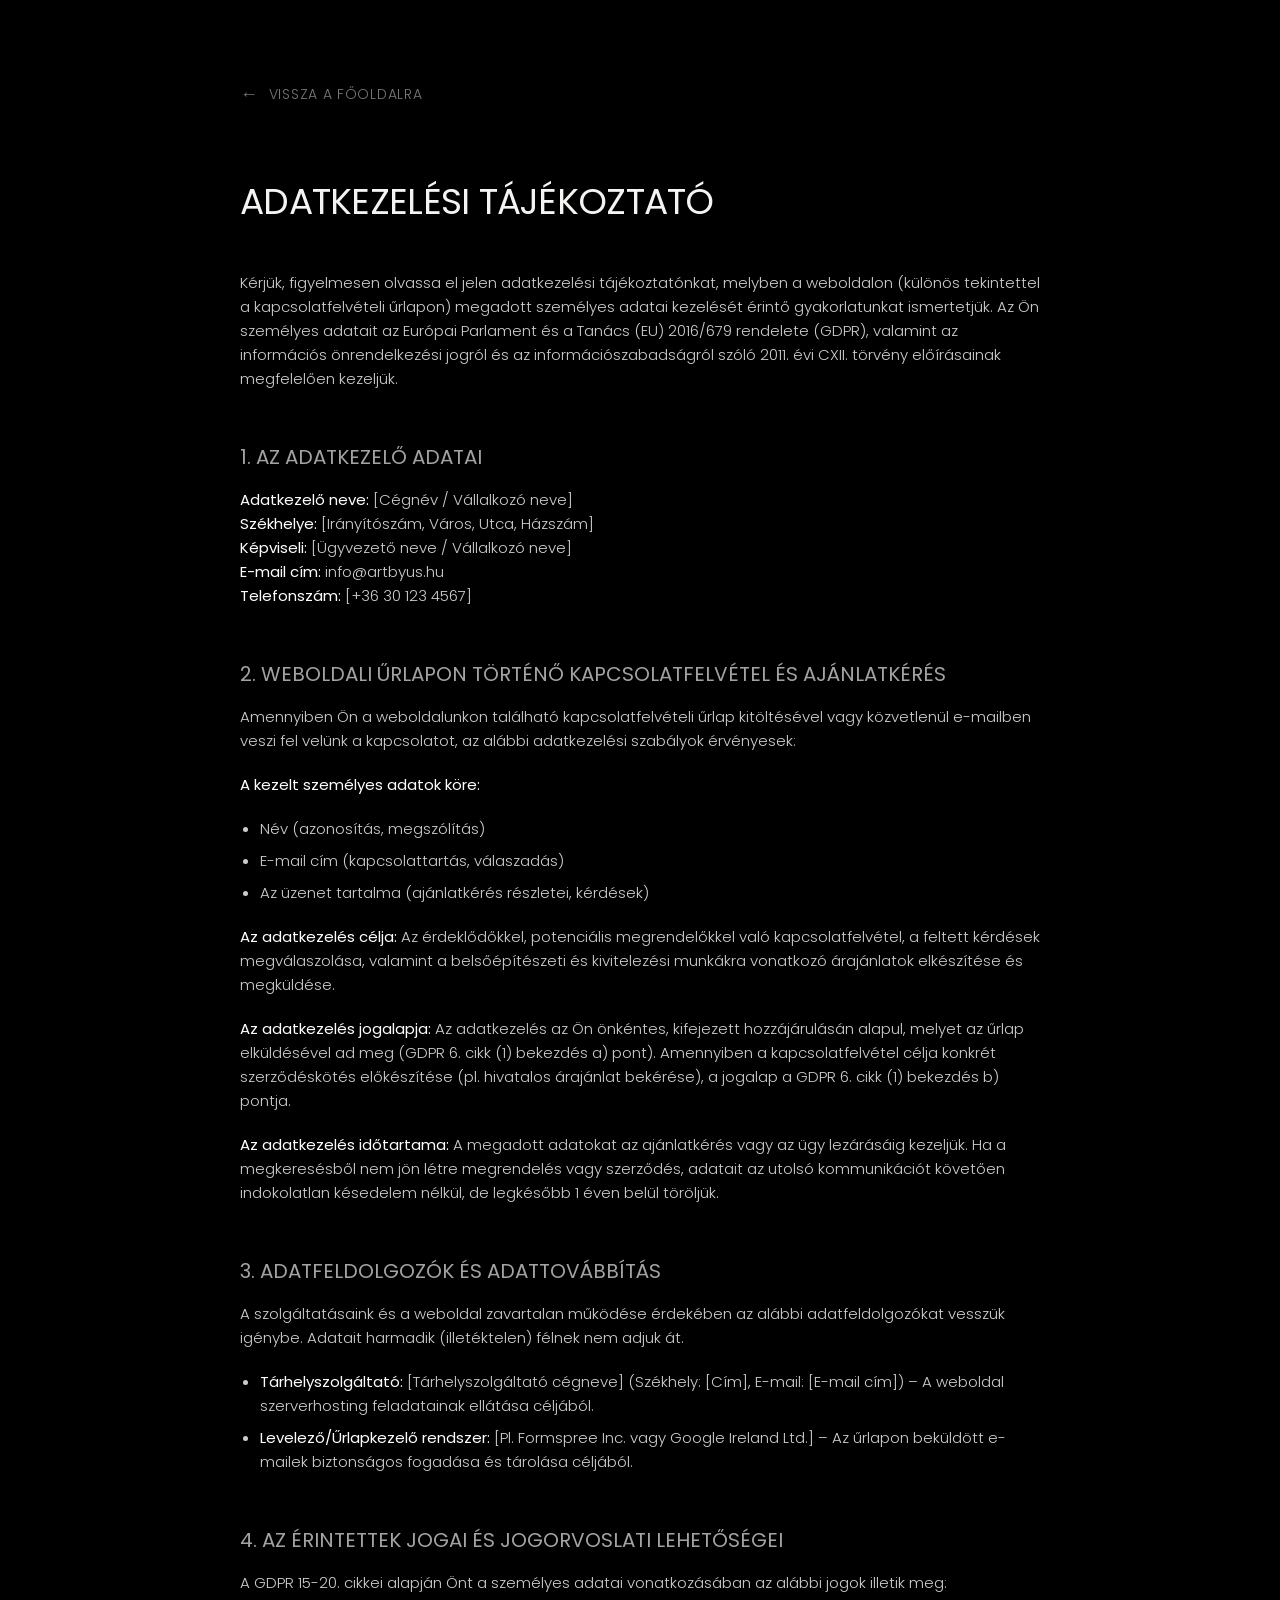
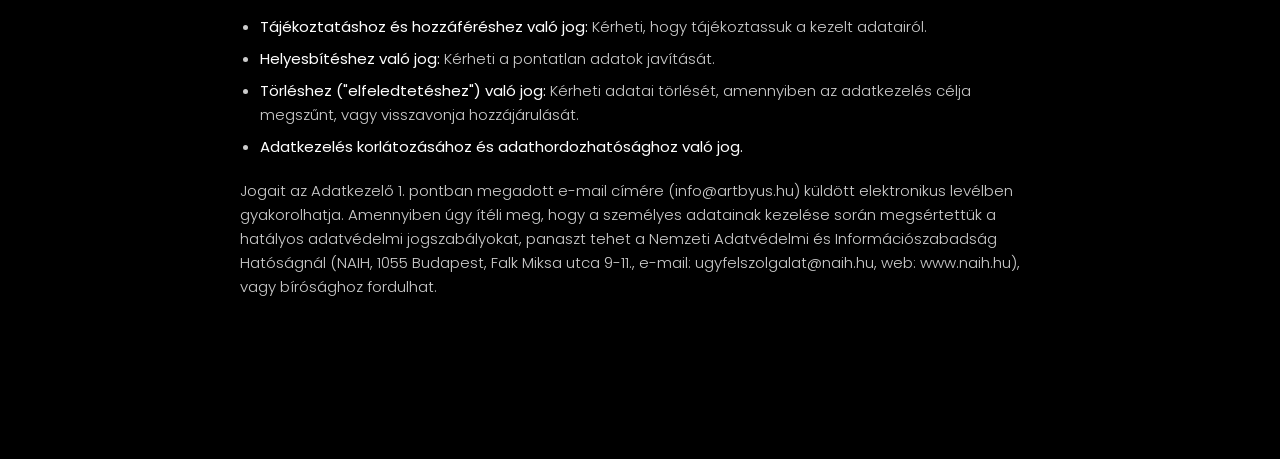
==== adatkezeles.html @ c2adb699 "fuck_that_site" ====
<!DOCTYPE html>
<html lang="hu">
<head>
    <meta charset="UTF-8">
    <meta name="viewport" content="width=device-width, initial-scale=1.0">
    <title>Adatkezelési Tájékoztató - ARTBYUS</title>
    <link rel="stylesheet" href="second_style.css">
</head>
<body>

    <div class="legal-container">
        <a href="index.html" class="back-link">Vissza a főoldalra</a>

        <h1>Adatkezelési Tájékoztató</h1>
        
        <p>Kérjük, figyelmesen olvassa el jelen adatkezelési tájékoztatónkat, melyben a weboldalon (különös tekintettel a kapcsolatfelvételi űrlapon) megadott személyes adatai kezelését érintő gyakorlatunkat ismertetjük. Az Ön személyes adatait az Európai Parlament és a Tanács (EU) 2016/679 rendelete (GDPR), valamint az információs önrendelkezési jogról és az információszabadságról szóló 2011. évi CXII. törvény előírásainak megfelelően kezeljük.</p>

        <h2>1. Az Adatkezelő adatai</h2>
        <p>
            <strong>Adatkezelő neve:</strong> [Cégnév / Vállalkozó neve]<br>
            <strong>Székhelye:</strong> [Irányítószám, Város, Utca, Házszám]<br>
            <strong>Képviseli:</strong> [Ügyvezető neve / Vállalkozó neve]<br>
            <strong>E-mail cím:</strong> info@artbyus.hu<br>
            <strong>Telefonszám:</strong> [+36 30 123 4567]
        </p>

        <h2>2. Weboldali űrlapon történő kapcsolatfelvétel és ajánlatkérés</h2>
        <p>Amennyiben Ön a weboldalunkon található kapcsolatfelvételi űrlap kitöltésével vagy közvetlenül e-mailben veszi fel velünk a kapcsolatot, az alábbi adatkezelési szabályok érvényesek:</p>
        
        <p><strong>A kezelt személyes adatok köre:</strong></p>
        <ul>
            <li>Név (azonosítás, megszólítás)</li>
            <li>E-mail cím (kapcsolattartás, válaszadás)</li>
            <li>Az üzenet tartalma (ajánlatkérés részletei, kérdések)</li>
        </ul>
        
        <p>
            <strong>Az adatkezelés célja:</strong> Az érdeklődőkkel, potenciális megrendelőkkel való kapcsolatfelvétel, a feltett kérdések megválaszolása, valamint a belsőépítészeti és kivitelezési munkákra vonatkozó árajánlatok elkészítése és megküldése.
        </p>
        
        <p>
            <strong>Az adatkezelés jogalapja:</strong> Az adatkezelés az Ön önkéntes, kifejezett hozzájárulásán alapul, melyet az űrlap elküldésével ad meg (GDPR 6. cikk (1) bekezdés a) pont). Amennyiben a kapcsolatfelvétel célja konkrét szerződéskötés előkészítése (pl. hivatalos árajánlat bekérése), a jogalap a GDPR 6. cikk (1) bekezdés b) pontja.
        </p>
        
        <p>
            <strong>Az adatkezelés időtartama:</strong> A megadott adatokat az ajánlatkérés vagy az ügy lezárásáig kezeljük. Ha a megkeresésből nem jön létre megrendelés vagy szerződés, adatait az utolsó kommunikációt követően indokolatlan késedelem nélkül, de legkésőbb 1 éven belül töröljük.
        </p>

        <h2>3. Adatfeldolgozók és adattovábbítás</h2>
        <p>A szolgáltatásaink és a weboldal zavartalan működése érdekében az alábbi adatfeldolgozókat vesszük igénybe. Adatait harmadik (illetéktelen) félnek nem adjuk át.</p>
        <ul>
            <li><strong>Tárhelyszolgáltató:</strong> [Tárhelyszolgáltató cégneve] (Székhely: [Cím], E-mail: [E-mail cím]) – A weboldal szerverhosting feladatainak ellátása céljából.</li>
            <li><strong>Levelező/Űrlapkezelő rendszer:</strong> [Pl. Formspree Inc. vagy Google Ireland Ltd.] – Az űrlapon beküldött e-mailek biztonságos fogadása és tárolása céljából.</li>
        </ul>

        <h2>4. Az Érintettek jogai és jogorvoslati lehetőségei</h2>
        <p>A GDPR 15-20. cikkei alapján Önt a személyes adatai vonatkozásában az alábbi jogok illetik meg:</p>
        <ul>
            <li><strong>Tájékoztatáshoz és hozzáféréshez való jog:</strong> Kérheti, hogy tájékoztassuk a kezelt adatairól.</li>
            <li><strong>Helyesbítéshez való jog:</strong> Kérheti a pontatlan adatok javítását.</li>
            <li><strong>Törléshez ("elfeledtetéshez") való jog:</strong> Kérheti adatai törlését, amennyiben az adatkezelés célja megszűnt, vagy visszavonja hozzájárulását.</li>
            <li><strong>Adatkezelés korlátozásához és adathordozhatósághoz való jog.</strong></li>
        </ul>
        <p>Jogait az Adatkezelő 1. pontban megadott e-mail címére (info@artbyus.hu) küldött elektronikus levélben gyakorolhatja. Amennyiben úgy ítéli meg, hogy a személyes adatainak kezelése során megsértettük a hatályos adatvédelmi jogszabályokat, panaszt tehet a Nemzeti Adatvédelmi és Információszabadság Hatóságnál (NAIH, 1055 Budapest, Falk Miksa utca 9-11., e-mail: ugyfelszolgalat@naih.hu, web: www.naih.hu), vagy bírósághoz fordulhat.</p>
    </div>

</body>
</html>
---- second_style.css ----
@import url('https://fonts.googleapis.com/css2?family=Poppins:wght@300;400;600&display=swap');

/* Alap beállítások, megegyeznek a főoldallal */
body {
    background-color: #000000;
    color: #f4f4f2;
    font-family: "Poppins", Arial, sans-serif;
    font-weight: 300;
    line-height: 1.6;
    margin: 0;
    padding: 0;
}

/* A szövegdoboz, ami összefogja és olvashatóvá teszi a tartalmat */
.legal-container {
    max-width: 800px;
    margin: 60px auto;
    padding: 20px 30px 80px;
}

/* Címsorok stílusai */
h1 {
    font-weight: 400;
    font-size: 36px;
    margin-bottom: 40px;
    letter-spacing: -0.02em;
    text-transform: uppercase;
}

h2 {
    font-weight: 400;
    font-size: 20px;
    margin-top: 50px;
    margin-bottom: 15px;
    color: #a2a2a2; /* Egy kis szürke kiemelés az alcímeknek */
    text-transform: uppercase;
}

/* Bekezdések és listák */
p {
    font-size: 15px;
    margin-bottom: 20px;
    color: #cccccc;
}

ul {
    font-size: 15px;
    color: #cccccc;
    padding-left: 20px;
    margin-bottom: 20px;
}

li {
    margin-bottom: 8px;
}

strong {
    color: #ffffff;
    font-weight: 400;
}

/* Vissza a főoldalra link */
.back-link {
    display: inline-flex;
    align-items: center;
    margin-bottom: 40px;
    color: #767676;
    text-decoration: none;
    font-size: 14px;
    text-transform: uppercase;
    letter-spacing: 0.05em;
    transition: color 0.3s ease;
}

.back-link:hover {
    color: #ffffff;
}

.back-link::before {
    content: "←";
    margin-right: 10px;
    font-size: 18px;
}

/* Mobil nézet finomhangolása */
@media (max-width: 799px) {
    .legal-container {
        margin: 30px auto;
        padding: 15px 20px 50px;
    }
    
    h1 {
        font-size: 28px;
        margin-bottom: 30px;
    }
    
    h2 {
        font-size: 18px;
        margin-top: 40px;
    }
}
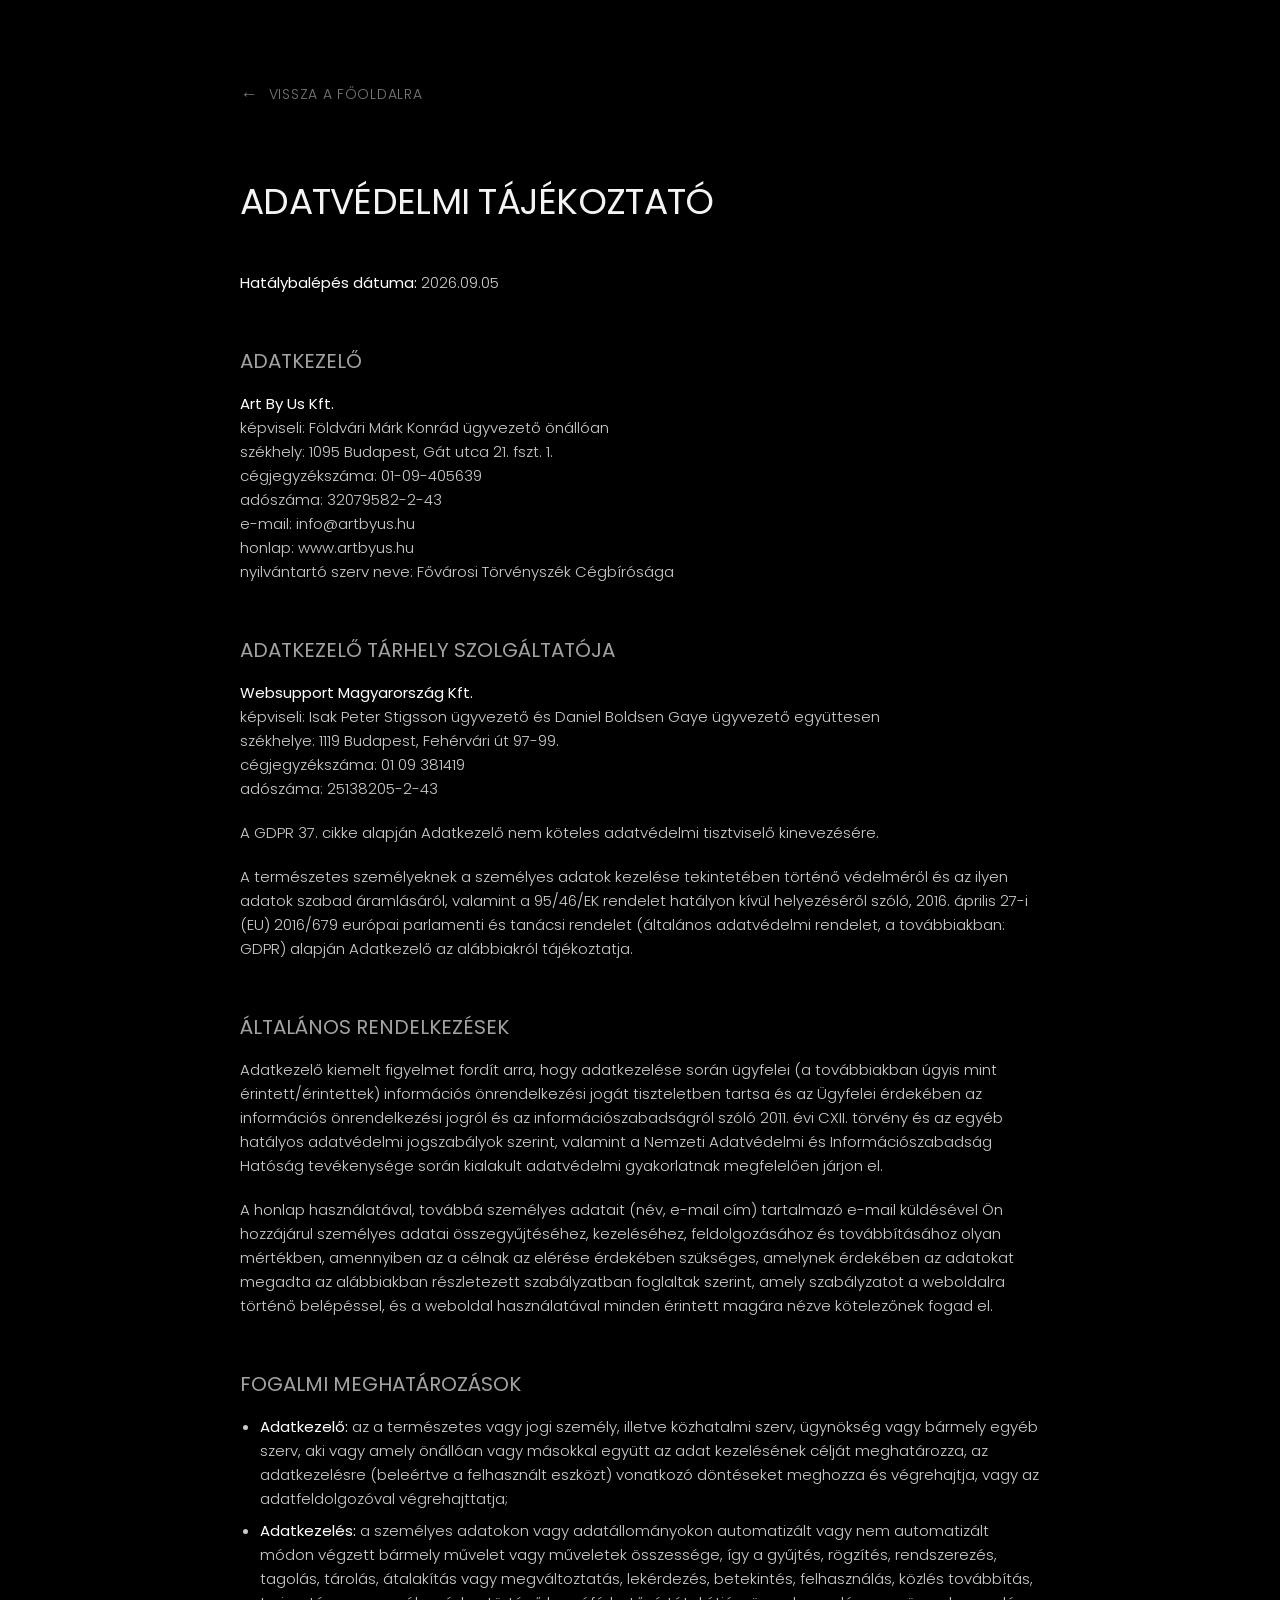
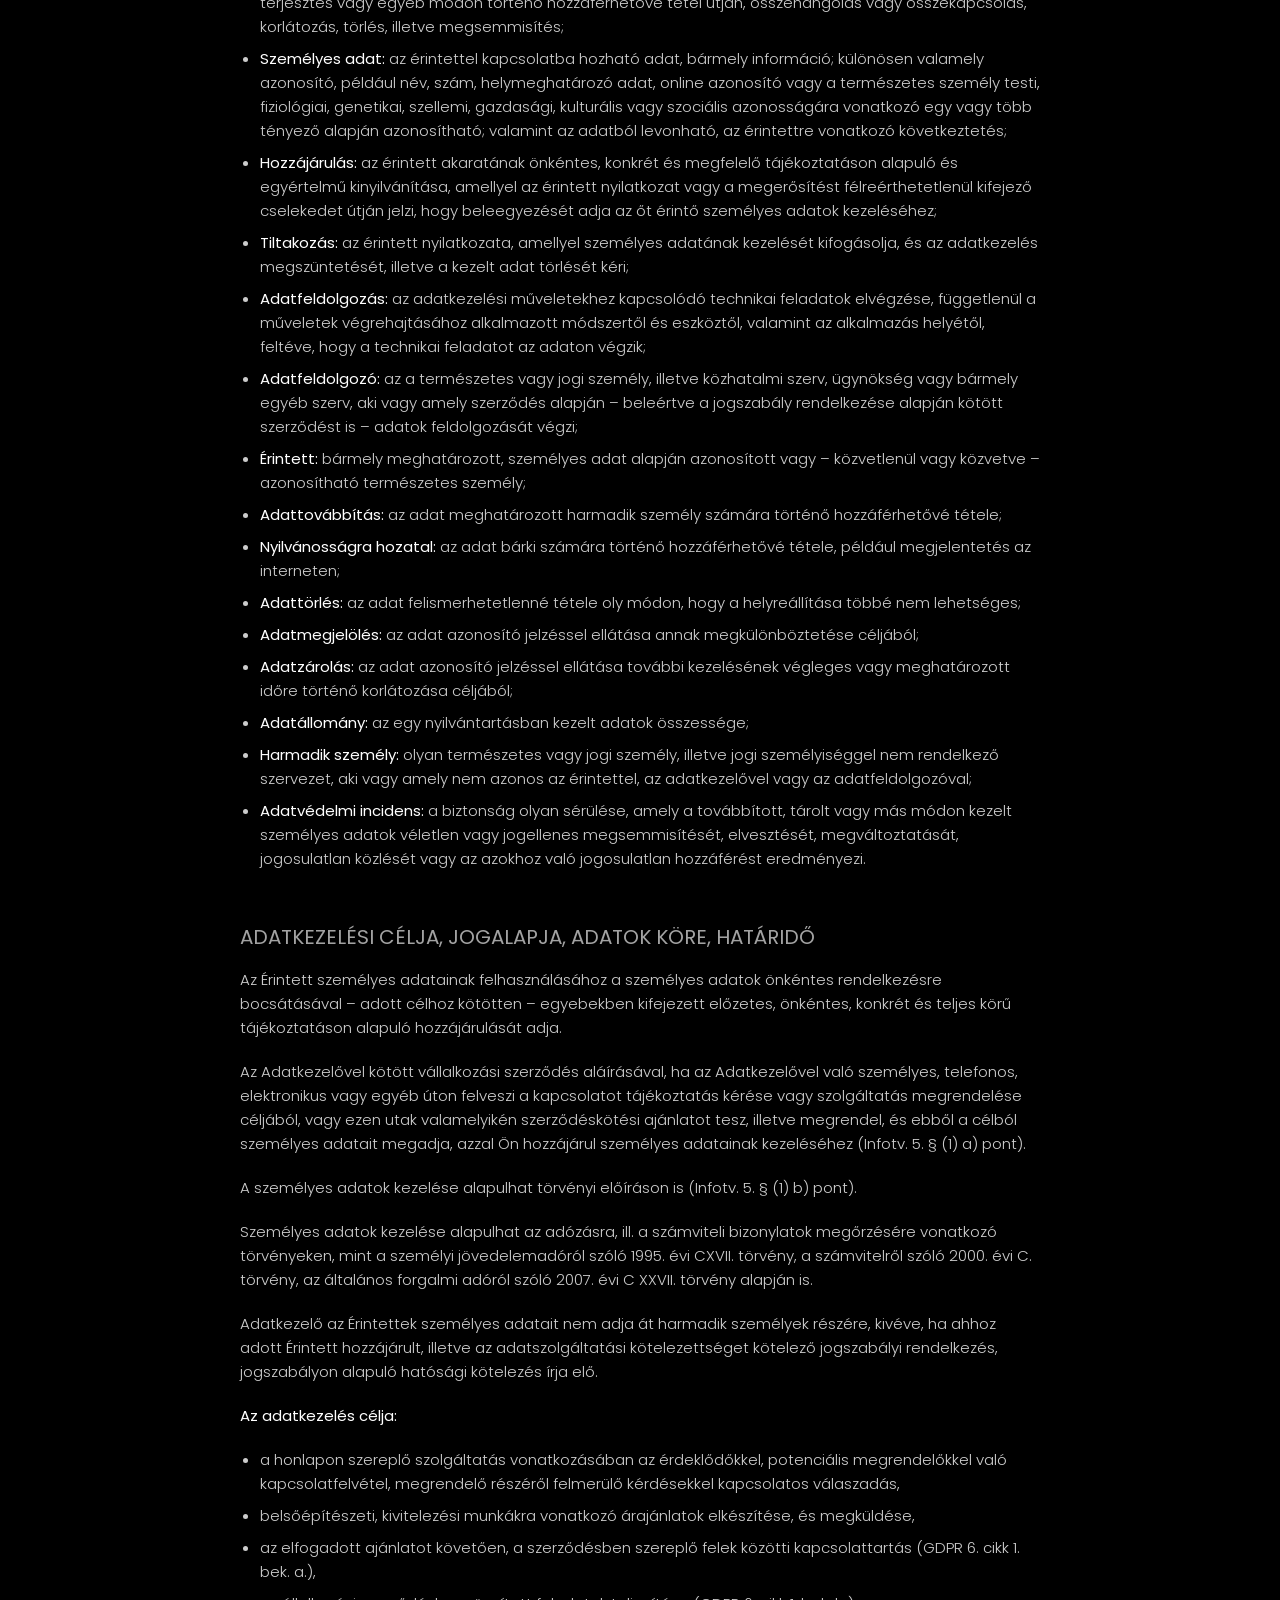
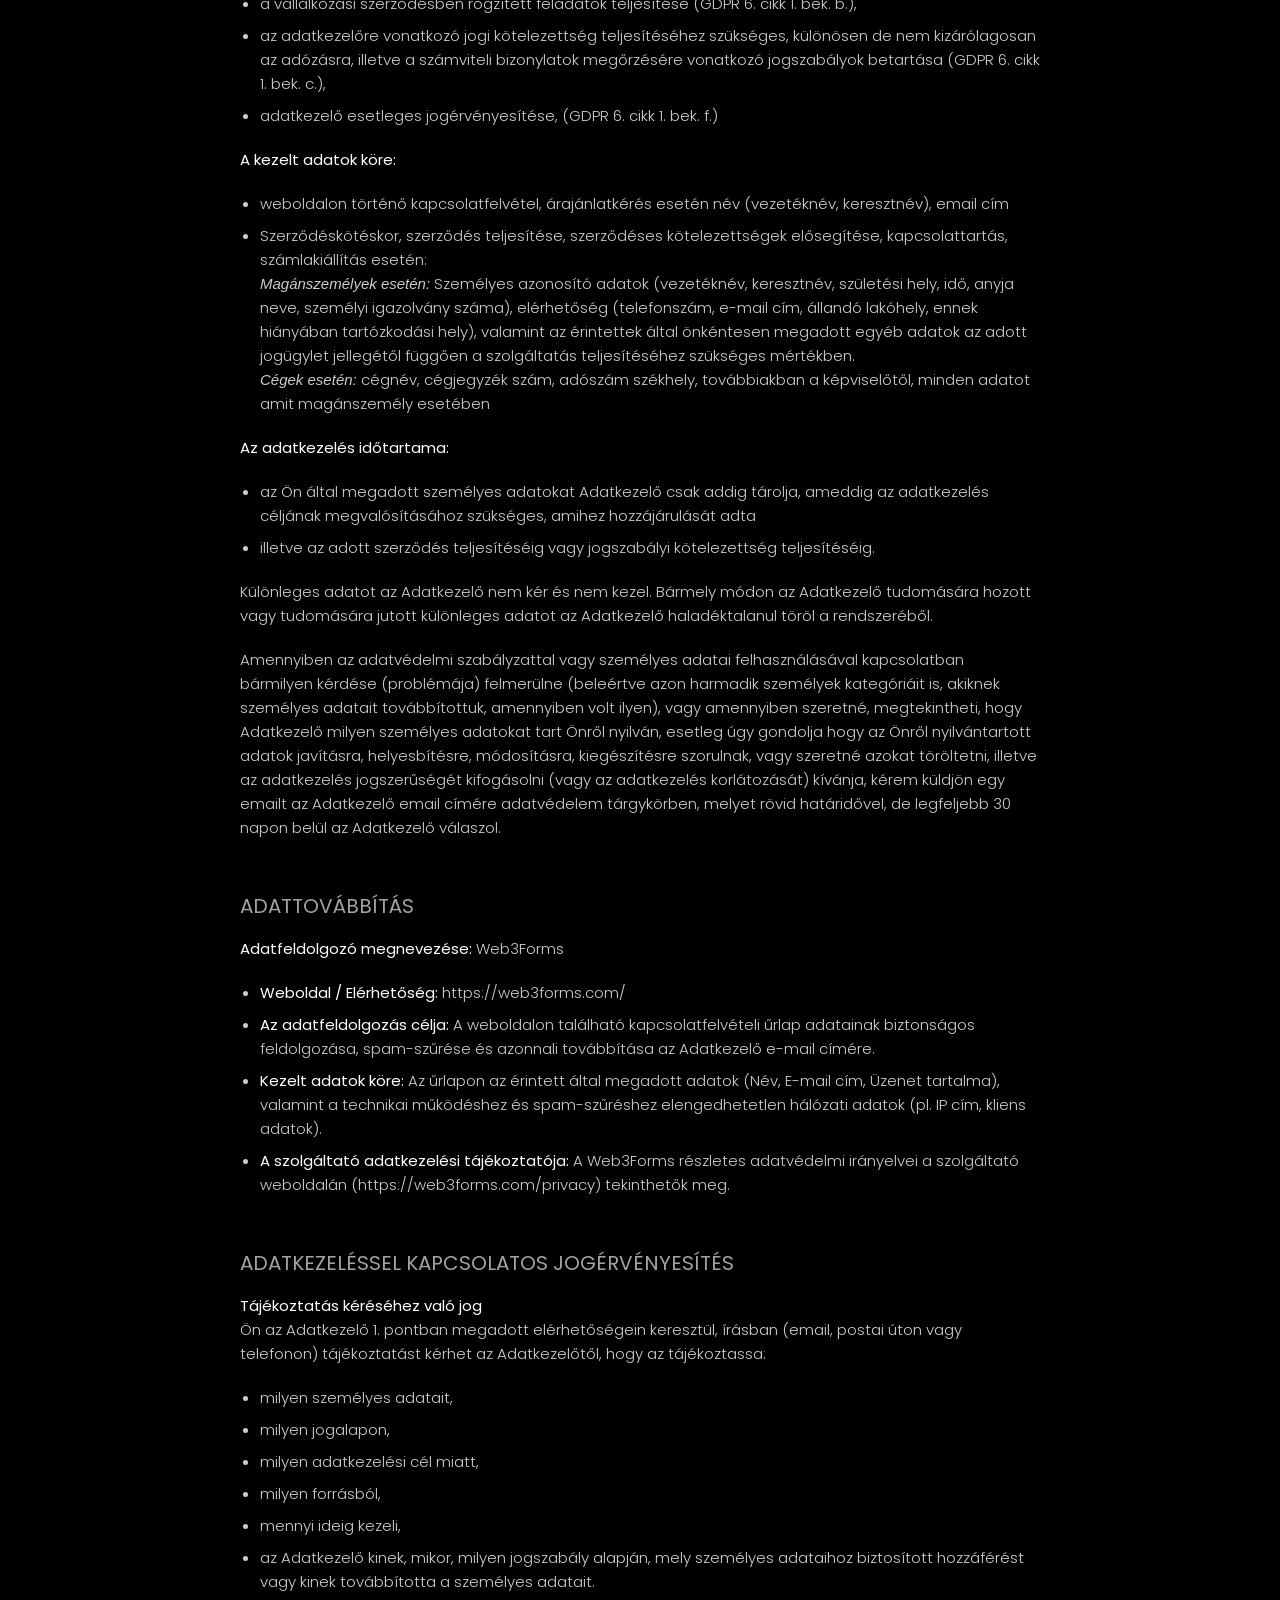
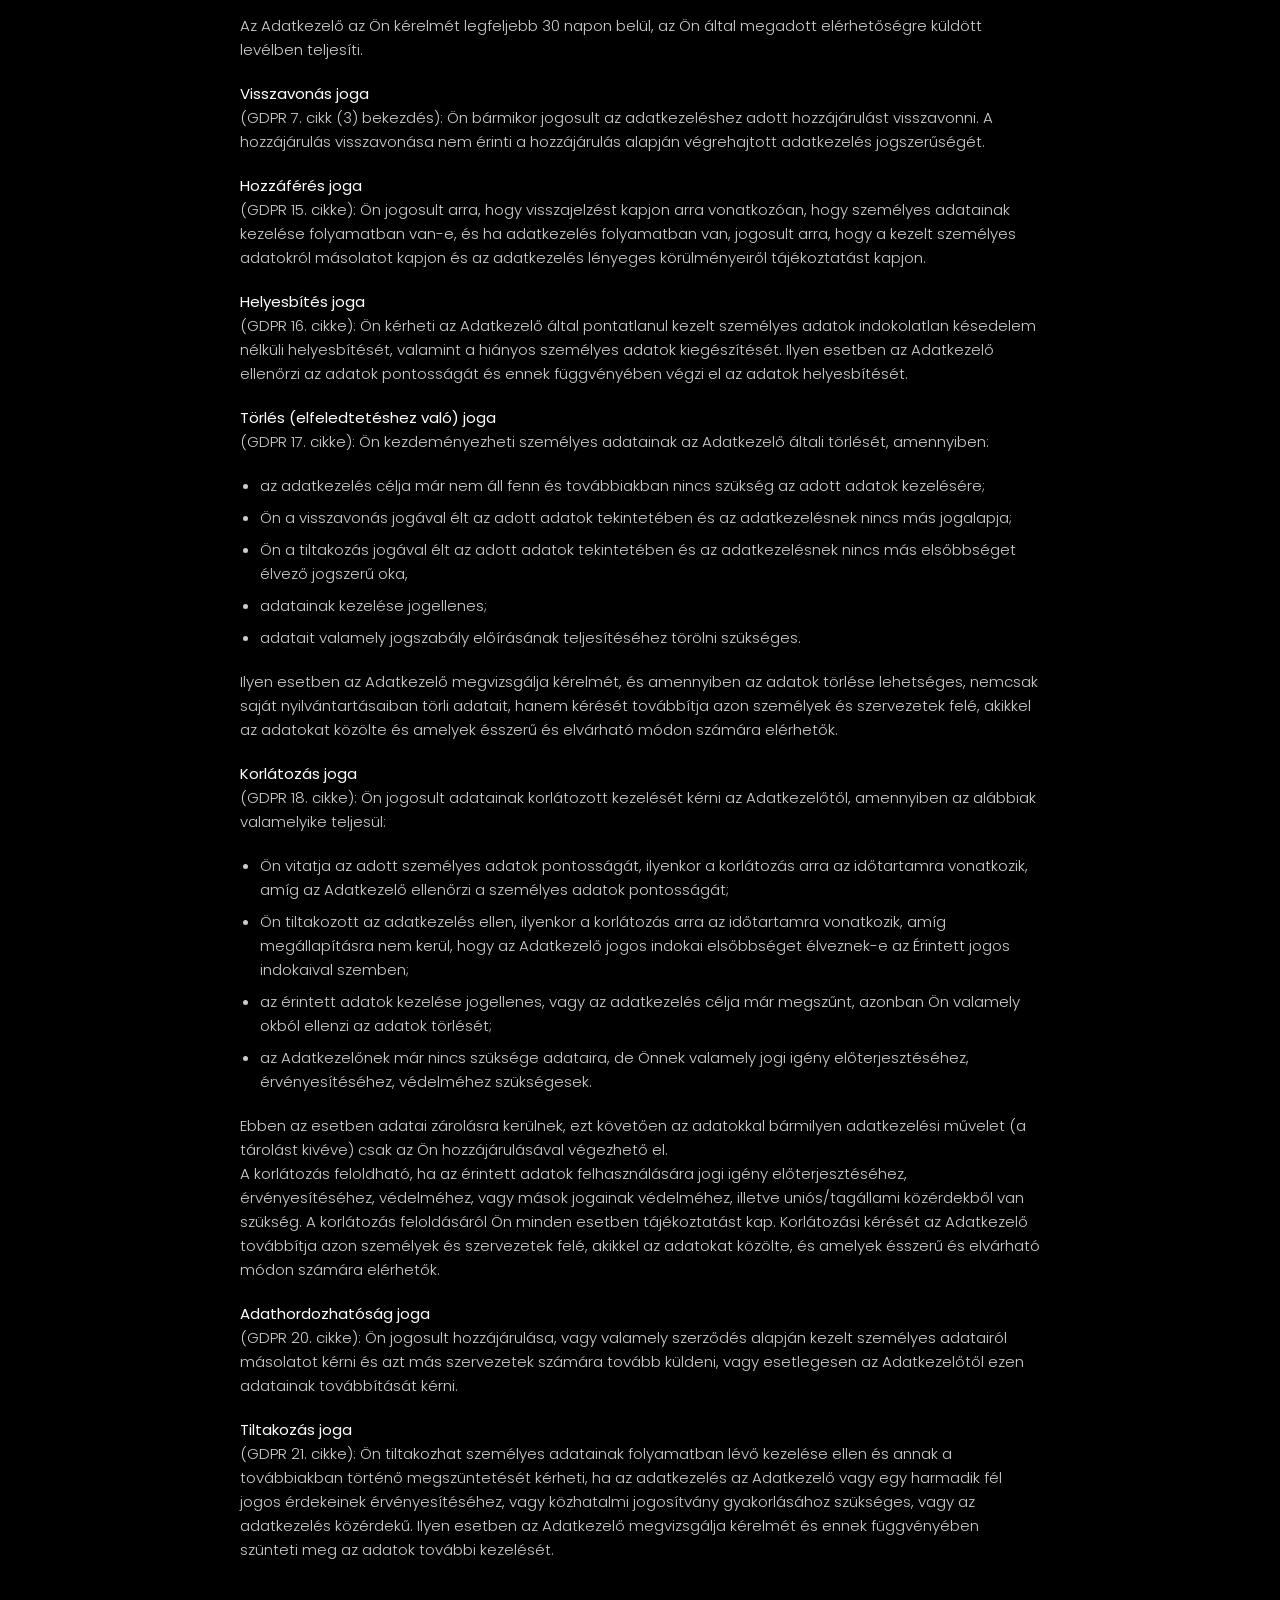
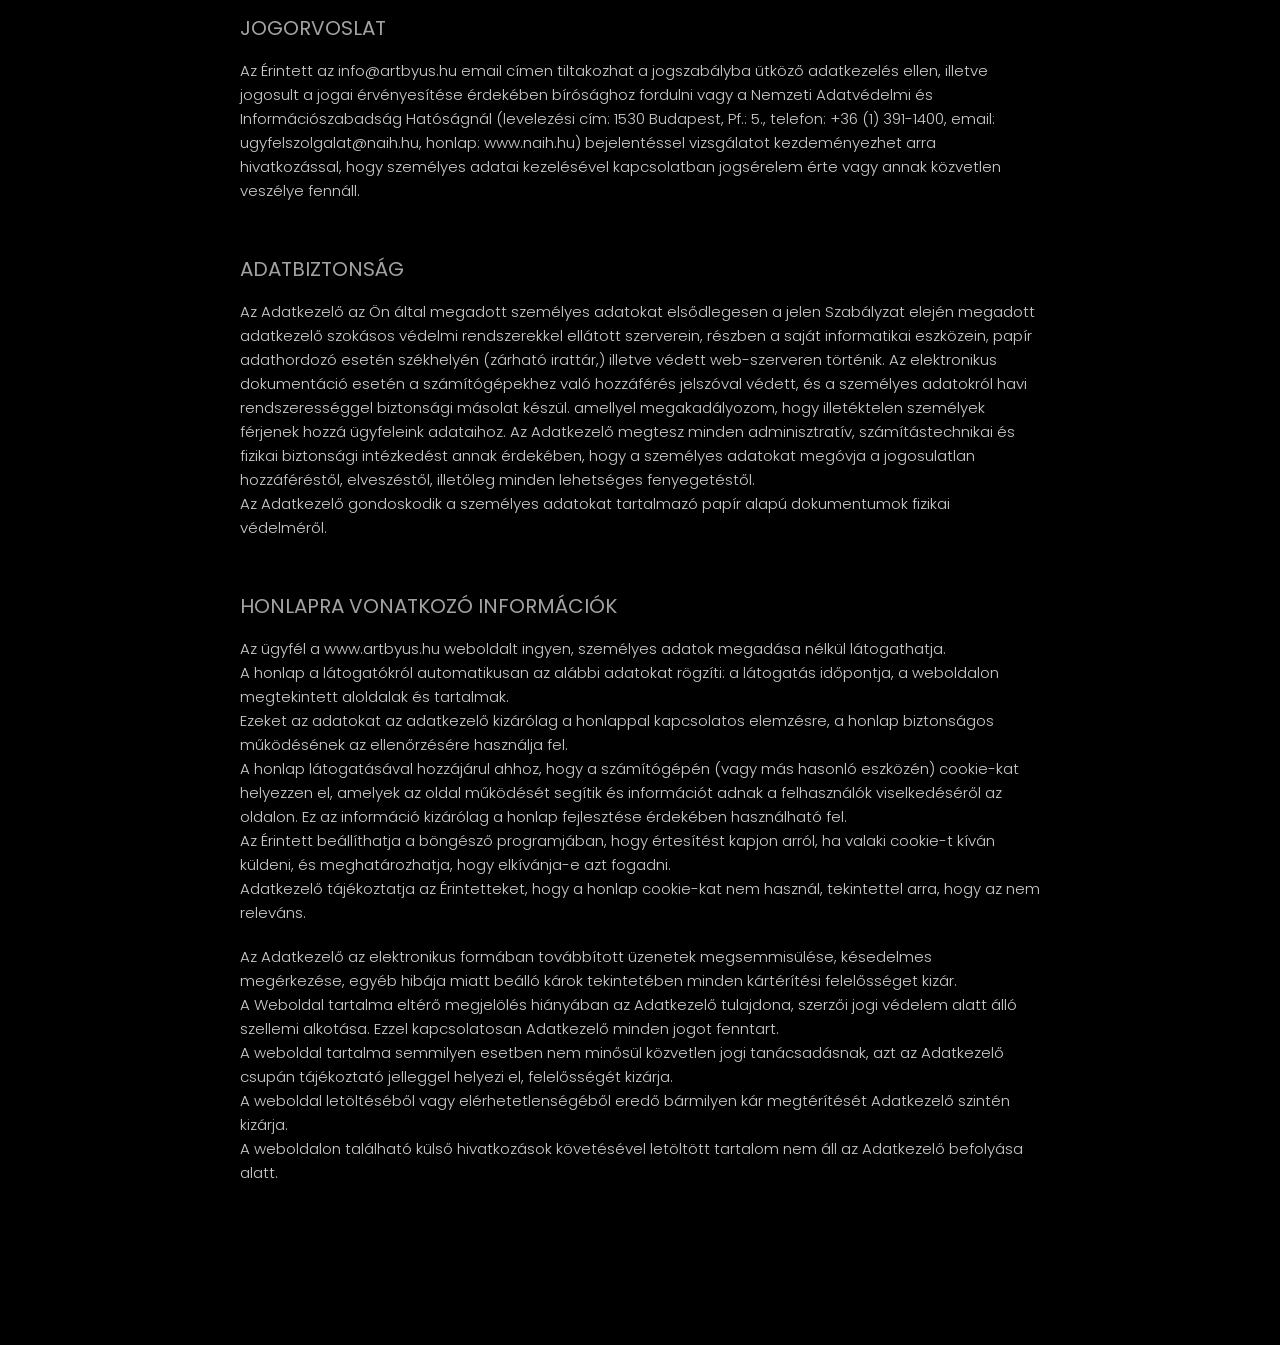
==== commit 38000a80: "final_changes" ====
--- a/adatkezeles.html
+++ b/adatkezeles.html
@@ -3,7 +3,7 @@
 <head>
     <meta charset="UTF-8">
     <meta name="viewport" content="width=device-width, initial-scale=1.0">
-    <title>Adatkezelési Tájékoztató - ARTBYUS</title>
+    <title>Adatvédelmi Tájékoztató - ARTBYUS</title>
     <link rel="stylesheet" href="second_style.css">
 </head>
 <body>
@@ -11,58 +11,170 @@
     <div class="legal-container">
         <a href="index.html" class="back-link">Vissza a főoldalra</a>
 
-        <h1>Adatkezelési Tájékoztató</h1>
-        
-        <p>Kérjük, figyelmesen olvassa el jelen adatkezelési tájékoztatónkat, melyben a weboldalon (különös tekintettel a kapcsolatfelvételi űrlapon) megadott személyes adatai kezelését érintő gyakorlatunkat ismertetjük. Az Ön személyes adatait az Európai Parlament és a Tanács (EU) 2016/679 rendelete (GDPR), valamint az információs önrendelkezési jogról és az információszabadságról szóló 2011. évi CXII. törvény előírásainak megfelelően kezeljük.</p>
+        <h1>Adatvédelmi Tájékoztató</h1>
+        <p><strong>Hatálybalépés dátuma:</strong> 2026.09.05</p>
 
-        <h2>1. Az Adatkezelő adatai</h2>
+        <h2>Adatkezelő</h2>
         <p>
-            <strong>Adatkezelő neve:</strong> [Cégnév / Vállalkozó neve]<br>
-            <strong>Székhelye:</strong> [Irányítószám, Város, Utca, Házszám]<br>
-            <strong>Képviseli:</strong> [Ügyvezető neve / Vállalkozó neve]<br>
-            <strong>E-mail cím:</strong> info@artbyus.hu<br>
-            <strong>Telefonszám:</strong> [+36 30 123 4567]
+            <strong>Art By Us Kft.</strong><br>
+            képviseli: Földvári Márk Konrád ügyvezető önállóan<br>
+            székhely: 1095 Budapest, Gát utca 21. fszt. 1.<br>
+            cégjegyzékszáma: 01-09-405639<br>
+            adószáma: 32079582-2-43<br>
+            e-mail: info@artbyus.hu<br>
+            honlap: www.artbyus.hu<br>
+            nyilvántartó szerv neve: Fővárosi Törvényszék Cégbírósága
         </p>
 
-        <h2>2. Weboldali űrlapon történő kapcsolatfelvétel és ajánlatkérés</h2>
-        <p>Amennyiben Ön a weboldalunkon található kapcsolatfelvételi űrlap kitöltésével vagy közvetlenül e-mailben veszi fel velünk a kapcsolatot, az alábbi adatkezelési szabályok érvényesek:</p>
-        
-        <p><strong>A kezelt személyes adatok köre:</strong></p>
-        <ul>
-            <li>Név (azonosítás, megszólítás)</li>
-            <li>E-mail cím (kapcsolattartás, válaszadás)</li>
-            <li>Az üzenet tartalma (ajánlatkérés részletei, kérdések)</li>
-        </ul>
-        
+        <h2>Adatkezelő tárhely szolgáltatója</h2>
         <p>
-            <strong>Az adatkezelés célja:</strong> Az érdeklődőkkel, potenciális megrendelőkkel való kapcsolatfelvétel, a feltett kérdések megválaszolása, valamint a belsőépítészeti és kivitelezési munkákra vonatkozó árajánlatok elkészítése és megküldése.
-        </p>
-        
-        <p>
-            <strong>Az adatkezelés jogalapja:</strong> Az adatkezelés az Ön önkéntes, kifejezett hozzájárulásán alapul, melyet az űrlap elküldésével ad meg (GDPR 6. cikk (1) bekezdés a) pont). Amennyiben a kapcsolatfelvétel célja konkrét szerződéskötés előkészítése (pl. hivatalos árajánlat bekérése), a jogalap a GDPR 6. cikk (1) bekezdés b) pontja.
-        </p>
-        
-        <p>
-            <strong>Az adatkezelés időtartama:</strong> A megadott adatokat az ajánlatkérés vagy az ügy lezárásáig kezeljük. Ha a megkeresésből nem jön létre megrendelés vagy szerződés, adatait az utolsó kommunikációt követően indokolatlan késedelem nélkül, de legkésőbb 1 éven belül töröljük.
+            <strong>Websupport Magyarország Kft.</strong><br>
+            képviseli: Isak Peter Stigsson ügyvezető és Daniel Boldsen Gaye ügyvezető együttesen<br>
+            székhelye: 1119 Budapest, Fehérvári út 97-99.<br>
+            cégjegyzékszáma: 01 09 381419<br>
+            adószáma: 25138205-2-43
         </p>
 
-        <h2>3. Adatfeldolgozók és adattovábbítás</h2>
-        <p>A szolgáltatásaink és a weboldal zavartalan működése érdekében az alábbi adatfeldolgozókat vesszük igénybe. Adatait harmadik (illetéktelen) félnek nem adjuk át.</p>
+        <p>A GDPR 37. cikke alapján Adatkezelő nem köteles adatvédelmi tisztviselő kinevezésére.</p>
+        
+        <p>A természetes személyeknek a személyes adatok kezelése tekintetében történő védelméről és az ilyen adatok szabad áramlásáról, valamint a 95/46/EK rendelet hatályon kívül helyezéséről szóló, 2016. április 27-i (EU) 2016/679 európai parlamenti és tanácsi rendelet (általános adatvédelmi rendelet, a továbbiakban: GDPR) alapján Adatkezelő az alábbiakról tájékoztatja.</p>
+
+        <h2>Általános rendelkezések</h2>
+        <p>Adatkezelő kiemelt figyelmet fordít arra, hogy adatkezelése során ügyfelei (a továbbiakban úgyis mint érintett/érintettek) információs önrendelkezési jogát tiszteletben tartsa és az Ügyfelei érdekében az információs önrendelkezési jogról és az információszabadságról szóló 2011. évi CXII. törvény és az egyéb hatályos adatvédelmi jogszabályok szerint, valamint a Nemzeti Adatvédelmi és Információszabadság Hatóság tevékenysége során kialakult adatvédelmi gyakorlatnak megfelelően járjon el.</p>
+        <p>A honlap használatával, továbbá személyes adatait (név, e-mail cím) tartalmazó e-mail küldésével Ön hozzájárul személyes adatai összegyűjtéséhez, kezeléséhez, feldolgozásához és továbbításához olyan mértékben, amennyiben az a célnak az elérése érdekében szükséges, amelynek érdekében az adatokat megadta az alábbiakban részletezett szabályzatban foglaltak szerint, amely szabályzatot a weboldalra történő belépéssel, és a weboldal használatával minden érintett magára nézve kötelezőnek fogad el.</p>
+
+        <h2>Fogalmi meghatározások</h2>
         <ul>
-            <li><strong>Tárhelyszolgáltató:</strong> [Tárhelyszolgáltató cégneve] (Székhely: [Cím], E-mail: [E-mail cím]) – A weboldal szerverhosting feladatainak ellátása céljából.</li>
-            <li><strong>Levelező/Űrlapkezelő rendszer:</strong> [Pl. Formspree Inc. vagy Google Ireland Ltd.] – Az űrlapon beküldött e-mailek biztonságos fogadása és tárolása céljából.</li>
+            <li><strong>Adatkezelő:</strong> az a természetes vagy jogi személy, illetve közhatalmi szerv, ügynökség vagy bármely egyéb szerv, aki vagy amely önállóan vagy másokkal együtt az adat kezelésének célját meghatározza, az adatkezelésre (beleértve a felhasznált eszközt) vonatkozó döntéseket meghozza és végrehajtja, vagy az adatfeldolgozóval végrehajttatja;</li>
+            <li><strong>Adatkezelés:</strong> a személyes adatokon vagy adatállományokon automatizált vagy nem automatizált módon végzett bármely művelet vagy műveletek összessége, így a gyűjtés, rögzítés, rendszerezés, tagolás, tárolás, átalakítás vagy megváltoztatás, lekérdezés, betekintés, felhasználás, közlés továbbítás, terjesztés vagy egyéb módon történő hozzáférhetővé tétel útján, összehangolás vagy összekapcsolás, korlátozás, törlés, illetve megsemmisítés;</li>
+            <li><strong>Személyes adat:</strong> az érintettel kapcsolatba hozható adat, bármely információ; különösen valamely azonosító, például név, szám, helymeghatározó adat, online azonosító vagy a természetes személy testi, fiziológiai, genetikai, szellemi, gazdasági, kulturális vagy szociális azonosságára vonatkozó egy vagy több tényező alapján azonosítható; valamint az adatból levonható, az érintettre vonatkozó következtetés;</li>
+            <li><strong>Hozzájárulás:</strong> az érintett akaratának önkéntes, konkrét és megfelelő tájékoztatáson alapuló és egyértelmű kinyilvánítása, amellyel az érintett nyilatkozat vagy a megerősítést félreérthetetlenül kifejező cselekedet útján jelzi, hogy beleegyezését adja az őt érintő személyes adatok kezeléséhez;</li>
+            <li><strong>Tiltakozás:</strong> az érintett nyilatkozata, amellyel személyes adatának kezelését kifogásolja, és az adatkezelés megszüntetését, illetve a kezelt adat törlését kéri;</li>
+            <li><strong>Adatfeldolgozás:</strong> az adatkezelési műveletekhez kapcsolódó technikai feladatok elvégzése, függetlenül a műveletek végrehajtásához alkalmazott módszertől és eszköztől, valamint az alkalmazás helyétől, feltéve, hogy a technikai feladatot az adaton végzik;</li>
+            <li><strong>Adatfeldolgozó:</strong> az a természetes vagy jogi személy, illetve közhatalmi szerv, ügynökség vagy bármely egyéb szerv, aki vagy amely szerződés alapján – beleértve a jogszabály rendelkezése alapján kötött szerződést is – adatok feldolgozását végzi;</li>
+            <li><strong>Érintett:</strong> bármely meghatározott, személyes adat alapján azonosított vagy – közvetlenül vagy közvetve – azonosítható természetes személy;</li>
+            <li><strong>Adattovábbítás:</strong> az adat meghatározott harmadik személy számára történő hozzáférhetővé tétele;</li>
+            <li><strong>Nyilvánosságra hozatal:</strong> az adat bárki számára történő hozzáférhetővé tétele, például megjelentetés az interneten;</li>
+            <li><strong>Adattörlés:</strong> az adat felismerhetetlenné tétele oly módon, hogy a helyreállítása többé nem lehetséges;</li>
+            <li><strong>Adatmegjelölés:</strong> az adat azonosító jelzéssel ellátása annak megkülönböztetése céljából;</li>
+            <li><strong>Adatzárolás:</strong> az adat azonosító jelzéssel ellátása további kezelésének végleges vagy meghatározott időre történő korlátozása céljából;</li>
+            <li><strong>Adatállomány:</strong> az egy nyilvántartásban kezelt adatok összessége;</li>
+            <li><strong>Harmadik személy:</strong> olyan természetes vagy jogi személy, illetve jogi személyiséggel nem rendelkező szervezet, aki vagy amely nem azonos az érintettel, az adatkezelővel vagy az adatfeldolgozóval;</li>
+            <li><strong>Adatvédelmi incidens:</strong> a biztonság olyan sérülése, amely a továbbított, tárolt vagy más módon kezelt személyes adatok véletlen vagy jogellenes megsemmisítését, elvesztését, megváltoztatását, jogosulatlan közlését vagy az azokhoz való jogosulatlan hozzáférést eredményezi.</li>
         </ul>
 
-        <h2>4. Az Érintettek jogai és jogorvoslati lehetőségei</h2>
-        <p>A GDPR 15-20. cikkei alapján Önt a személyes adatai vonatkozásában az alábbi jogok illetik meg:</p>
+        <h2>Adatkezelési célja, jogalapja, adatok köre, határidő</h2>
+        <p>Az Érintett személyes adatainak felhasználásához a személyes adatok önkéntes rendelkezésre bocsátásával – adott célhoz kötötten – egyebekben kifejezett előzetes, önkéntes, konkrét és teljes körű tájékoztatáson alapuló hozzájárulását adja.</p>
+        <p>Az Adatkezelővel kötött vállalkozási szerződés aláírásával, ha az Adatkezelővel való személyes, telefonos, elektronikus vagy egyéb úton felveszi a kapcsolatot tájékoztatás kérése vagy szolgáltatás megrendelése céljából, vagy ezen utak valamelyikén szerződéskötési ajánlatot tesz, illetve megrendel, és ebből a célból személyes adatait megadja, azzal Ön hozzájárul személyes adatainak kezeléséhez (Infotv. 5. § (1) a) pont).</p>
+        <p>A személyes adatok kezelése alapulhat törvényi előíráson is (Infotv. 5. § (1) b) pont).</p>
+        <p>Személyes adatok kezelése alapulhat az adózásra, ill. a számviteli bizonylatok megőrzésére vonatkozó törvényeken, mint a személyi jövedelemadóról szóló 1995. évi CXVII. törvény, a számvitelről szóló 2000. évi C. törvény, az általános forgalmi adóról szóló 2007. évi C XXVII. törvény alapján is.</p>
+        <p>Adatkezelő az Érintettek személyes adatait nem adja át harmadik személyek részére, kivéve, ha ahhoz adott Érintett hozzájárult, illetve az adatszolgáltatási kötelezettséget kötelező jogszabályi rendelkezés, jogszabályon alapuló hatósági kötelezés írja elő.</p>
+
+        <p><strong>Az adatkezelés célja:</strong></p>
         <ul>
-            <li><strong>Tájékoztatáshoz és hozzáféréshez való jog:</strong> Kérheti, hogy tájékoztassuk a kezelt adatairól.</li>
-            <li><strong>Helyesbítéshez való jog:</strong> Kérheti a pontatlan adatok javítását.</li>
-            <li><strong>Törléshez ("elfeledtetéshez") való jog:</strong> Kérheti adatai törlését, amennyiben az adatkezelés célja megszűnt, vagy visszavonja hozzájárulását.</li>
-            <li><strong>Adatkezelés korlátozásához és adathordozhatósághoz való jog.</strong></li>
+            <li>a honlapon szereplő szolgáltatás vonatkozásában az érdeklődőkkel, potenciális megrendelőkkel való kapcsolatfelvétel, megrendelő részéről felmerülő kérdésekkel kapcsolatos válaszadás,</li>
+            <li>belsőépítészeti, kivitelezési munkákra vonatkozó árajánlatok elkészítése, és megküldése,</li>
+            <li>az elfogadott ajánlatot követően, a szerződésben szereplő felek közötti kapcsolattartás (GDPR 6. cikk 1. bek. a.),</li>
+            <li>a vállalkozási szerződésben rögzített feladatok teljesítése (GDPR 6. cikk 1. bek. b.),</li>
+            <li>az adatkezelőre vonatkozó jogi kötelezettség teljesítéséhez szükséges, különösen de nem kizárólagosan az adózásra, illetve a számviteli bizonylatok megőrzésére vonatkozó jogszabályok betartása (GDPR 6. cikk 1. bek. c.),</li>
+            <li>adatkezelő esetleges jogérvényesítése, (GDPR 6. cikk 1. bek. f.)</li>
         </ul>
-        <p>Jogait az Adatkezelő 1. pontban megadott e-mail címére (info@artbyus.hu) küldött elektronikus levélben gyakorolhatja. Amennyiben úgy ítéli meg, hogy a személyes adatainak kezelése során megsértettük a hatályos adatvédelmi jogszabályokat, panaszt tehet a Nemzeti Adatvédelmi és Információszabadság Hatóságnál (NAIH, 1055 Budapest, Falk Miksa utca 9-11., e-mail: ugyfelszolgalat@naih.hu, web: www.naih.hu), vagy bírósághoz fordulhat.</p>
+
+        <p><strong>A kezelt adatok köre:</strong></p>
+        <ul>
+            <li>weboldalon történő kapcsolatfelvétel, árajánlatkérés esetén név (vezetéknév, keresztnév), email cím</li>
+            <li>Szerződéskötéskor, szerződés teljesítése, szerződéses kötelezettségek elősegítése, kapcsolattartás, számlakiállítás esetén:<br>
+            <em>Magánszemélyek esetén:</em> Személyes azonosító adatok (vezetéknév, keresztnév, születési hely, idő, anyja neve, személyi igazolvány száma), elérhetőség (telefonszám, e-mail cím, állandó lakóhely, ennek hiányában tartózkodási hely), valamint az érintettek által önkéntesen megadott egyéb adatok az adott jogügylet jellegétől függően a szolgáltatás teljesítéséhez szükséges mértékben.<br>
+            <em>Cégek esetén:</em> cégnév, cégjegyzék szám, adószám székhely, továbbiakban a képviselőtől, minden adatot amit magánszemély esetében</li>
+        </ul>
+
+        <p><strong>Az adatkezelés időtartama:</strong></p>
+        <ul>
+            <li>az Ön által megadott személyes adatokat Adatkezelő csak addig tárolja, ameddig az adatkezelés céljának megvalósításához szükséges, amihez hozzájárulását adta</li>
+            <li>illetve az adott szerződés teljesítéséig vagy jogszabályi kötelezettség teljesítéséig.</li>
+        </ul>
+
+        <p>Különleges adatot az Adatkezelő nem kér és nem kezel. Bármely módon az Adatkezelő tudomására hozott vagy tudomására jutott különleges adatot az Adatkezelő haladéktalanul töröl a rendszeréből.</p>
+        <p>Amennyiben az adatvédelmi szabályzattal vagy személyes adatai felhasználásával kapcsolatban bármilyen kérdése (problémája) felmerülne (beleértve azon harmadik személyek kategóriáit is, akiknek személyes adatait továbbítottuk, amennyiben volt ilyen), vagy amennyiben szeretné, megtekintheti, hogy Adatkezelő milyen személyes adatokat tart Önről nyilván, esetleg úgy gondolja hogy az Önről nyilvántartott adatok javításra, helyesbítésre, módosításra, kiegészítésre szorulnak, vagy szeretné azokat töröltetni, illetve az adatkezelés jogszerűségét kifogásolni (vagy az adatkezelés korlátozását) kívánja, kérem küldjön egy emailt az Adatkezelő email címére adatvédelem tárgykörben, melyet rövid határidővel, de legfeljebb 30 napon belül az Adatkezelő válaszol.</p>
+
+        <h2>Adattovábbítás</h2>
+        <p><strong>Adatfeldolgozó megnevezése:</strong> Web3Forms</p>
+        <ul>
+            <li><strong>Weboldal / Elérhetőség:</strong> https://web3forms.com/</li>
+            <li><strong>Az adatfeldolgozás célja:</strong> A weboldalon található kapcsolatfelvételi űrlap adatainak biztonságos feldolgozása, spam-szűrése és azonnali továbbítása az Adatkezelő e-mail címére.</li>
+            <li><strong>Kezelt adatok köre:</strong> Az űrlapon az érintett által megadott adatok (Név, E-mail cím, Üzenet tartalma), valamint a technikai működéshez és spam-szűréshez elengedhetetlen hálózati adatok (pl. IP cím, kliens adatok).</li>
+            <li><strong>A szolgáltató adatkezelési tájékoztatója:</strong> A Web3Forms részletes adatvédelmi irányelvei a szolgáltató weboldalán (https://web3forms.com/privacy) tekinthetők meg.</li>
+        </ul>
+
+        <h2>Adatkezeléssel kapcsolatos jogérvényesítés</h2>
+        <p><strong>Tájékoztatás kéréséhez való jog</strong><br>
+        Ön az Adatkezelő 1. pontban megadott elérhetőségein keresztül, írásban (email, postai úton vagy telefonon) tájékoztatást kérhet az Adatkezelőtől, hogy az tájékoztassa:</p>
+        <ul>
+            <li>milyen személyes adatait,</li>
+            <li>milyen jogalapon,</li>
+            <li>milyen adatkezelési cél miatt,</li>
+            <li>milyen forrásból,</li>
+            <li>mennyi ideig kezeli,</li>
+            <li>az Adatkezelő kinek, mikor, milyen jogszabály alapján, mely személyes adataihoz biztosított hozzáférést vagy kinek továbbította a személyes adatait.</li>
+        </ul>
+        <p>Az Adatkezelő az Ön kérelmét legfeljebb 30 napon belül, az Ön által megadott elérhetőségre küldött levélben teljesíti.</p>
+
+        <p><strong>Visszavonás joga</strong><br>
+        (GDPR 7. cikk (3) bekezdés): Ön bármikor jogosult az adatkezeléshez adott hozzájárulást visszavonni. A hozzájárulás visszavonása nem érinti a hozzájárulás alapján végrehajtott adatkezelés jogszerűségét.</p>
+
+        <p><strong>Hozzáférés joga</strong><br>
+        (GDPR 15. cikke): Ön jogosult arra, hogy visszajelzést kapjon arra vonatkozóan, hogy személyes adatainak kezelése folyamatban van-e, és ha adatkezelés folyamatban van, jogosult arra, hogy a kezelt személyes adatokról másolatot kapjon és az adatkezelés lényeges körülményeiről tájékoztatást kapjon.</p>
+
+        <p><strong>Helyesbítés joga</strong><br>
+        (GDPR 16. cikke): Ön kérheti az Adatkezelő által pontatlanul kezelt személyes adatok indokolatlan késedelem nélküli helyesbítését, valamint a hiányos személyes adatok kiegészítését. Ilyen esetben az Adatkezelő ellenőrzi az adatok pontosságát és ennek függvényében végzi el az adatok helyesbítését.</p>
+
+        <p><strong>Törlés (elfeledtetéshez való) joga</strong><br>
+        (GDPR 17. cikke): Ön kezdeményezheti személyes adatainak az Adatkezelő általi törlését, amennyiben:</p>
+        <ul>
+            <li>az adatkezelés célja már nem áll fenn és továbbiakban nincs szükség az adott adatok kezelésére;</li>
+            <li>Ön a visszavonás jogával élt az adott adatok tekintetében és az adatkezelésnek nincs más jogalapja;</li>
+            <li>Ön a tiltakozás jogával élt az adott adatok tekintetében és az adatkezelésnek nincs más elsőbbséget élvező jogszerű oka,</li>
+            <li>adatainak kezelése jogellenes;</li>
+            <li>adatait valamely jogszabály előírásának teljesítéséhez törölni szükséges.</li>
+        </ul>
+        <p>Ilyen esetben az Adatkezelő megvizsgálja kérelmét, és amennyiben az adatok törlése lehetséges, nemcsak saját nyilvántartásaiban törli adatait, hanem kérését továbbítja azon személyek és szervezetek felé, akikkel az adatokat közölte és amelyek ésszerű és elvárható módon számára elérhetők.</p>
+
+        <p><strong>Korlátozás joga</strong><br>
+        (GDPR 18. cikke): Ön jogosult adatainak korlátozott kezelését kérni az Adatkezelőtől, amennyiben az alábbiak valamelyike teljesül:</p>
+        <ul>
+            <li>Ön vitatja az adott személyes adatok pontosságát, ilyenkor a korlátozás arra az időtartamra vonatkozik, amíg az Adatkezelő ellenőrzi a személyes adatok pontosságát;</li>
+            <li>Ön tiltakozott az adatkezelés ellen, ilyenkor a korlátozás arra az időtartamra vonatkozik, amíg megállapításra nem kerül, hogy az Adatkezelő jogos indokai elsőbbséget élveznek-e az Érintett jogos indokaival szemben;</li>
+            <li>az érintett adatok kezelése jogellenes, vagy az adatkezelés célja már megszűnt, azonban Ön valamely okból ellenzi az adatok törlését;</li>
+            <li>az Adatkezelőnek már nincs szüksége adataira, de Önnek valamely jogi igény előterjesztéséhez, érvényesítéséhez, védelméhez szükségesek.</li>
+        </ul>
+        <p>Ebben az esetben adatai zárolásra kerülnek, ezt követően az adatokkal bármilyen adatkezelési művelet (a tárolást kivéve) csak az Ön hozzájárulásával végezhető el.<br>
+        A korlátozás feloldható, ha az érintett adatok felhasználására jogi igény előterjesztéséhez, érvényesítéséhez, védelméhez, vagy mások jogainak védelméhez, illetve uniós/tagállami közérdekből van szükség. A korlátozás feloldásáról Ön minden esetben tájékoztatást kap. Korlátozási kérését az Adatkezelő továbbítja azon személyek és szervezetek felé, akikkel az adatokat közölte, és amelyek ésszerű és elvárható módon számára elérhetők.</p>
+
+        <p><strong>Adathordozhatóság joga</strong><br>
+        (GDPR 20. cikke): Ön jogosult hozzájárulása, vagy valamely szerződés alapján kezelt személyes adatairól másolatot kérni és azt más szervezetek számára tovább küldeni, vagy esetlegesen az Adatkezelőtől ezen adatainak továbbítását kérni.</p>
+
+        <p><strong>Tiltakozás joga</strong><br>
+        (GDPR 21. cikke): Ön tiltakozhat személyes adatainak folyamatban lévő kezelése ellen és annak a továbbiakban történő megszüntetését kérheti, ha az adatkezelés az Adatkezelő vagy egy harmadik fél jogos érdekeinek érvényesítéséhez, vagy közhatalmi jogosítvány gyakorlásához szükséges, vagy az adatkezelés közérdekű. Ilyen esetben az Adatkezelő megvizsgálja kérelmét és ennek függvényében szünteti meg az adatok további kezelését.</p>
+
+        <h2>Jogorvoslat</h2>
+        <p>Az Érintett az info@artbyus.hu email címen tiltakozhat a jogszabályba ütköző adatkezelés ellen, illetve jogosult a jogai érvényesítése érdekében bírósághoz fordulni vagy a Nemzeti Adatvédelmi és Információszabadság Hatóságnál (levelezési cím: 1530 Budapest, Pf.: 5., telefon: +36 (1) 391-1400, email: ugyfelszolgalat@naih.hu, honlap: www.naih.hu) bejelentéssel vizsgálatot kezdeményezhet arra hivatkozással, hogy személyes adatai kezelésével kapcsolatban jogsérelem érte vagy annak közvetlen veszélye fennáll.</p>
+
+        <h2>Adatbiztonság</h2>
+        <p>Az Adatkezelő az Ön által megadott személyes adatokat elsődlegesen a jelen Szabályzat elején megadott adatkezelő szokásos védelmi rendszerekkel ellátott szerverein, részben a saját informatikai eszközein, papír adathordozó esetén székhelyén (zárható irattár,) illetve védett web-szerveren történik. Az elektronikus dokumentáció esetén a számítógépekhez való hozzáférés jelszóval védett, és a személyes adatokról havi rendszerességgel biztonsági másolat készül. amellyel megakadályozom, hogy illetéktelen személyek férjenek hozzá ügyfeleink adataihoz. Az Adatkezelő megtesz minden adminisztratív, számítástechnikai és fizikai biztonsági intézkedést annak érdekében, hogy a személyes adatokat megóvja a jogosulatlan hozzáféréstől, elveszéstől, illetőleg minden lehetséges fenyegetéstől.<br>
+        Az Adatkezelő gondoskodik a személyes adatokat tartalmazó papír alapú dokumentumok fizikai védelméről.</p>
+
+        <h2>Honlapra vonatkozó információk</h2>
+        <p>Az ügyfél a www.artbyus.hu weboldalt ingyen, személyes adatok megadása nélkül látogathatja.<br>
+        A honlap a látogatókról automatikusan az alábbi adatokat rögzíti: a látogatás időpontja, a weboldalon megtekintett aloldalak és tartalmak.<br>
+        Ezeket az adatokat az adatkezelő kizárólag a honlappal kapcsolatos elemzésre, a honlap biztonságos működésének az ellenőrzésére használja fel.<br>
+        A honlap látogatásával hozzájárul ahhoz, hogy a számítógépén (vagy más hasonló eszközén) cookie-kat helyezzen el, amelyek az oldal működését segítik és információt adnak a felhasználók viselkedéséről az oldalon. Ez az információ kizárólag a honlap fejlesztése érdekében használható fel.<br>
+        Az Érintett beállíthatja a böngésző programjában, hogy értesítést kapjon arról, ha valaki cookie-t kíván küldeni, és meghatározhatja, hogy elkívánja-e azt fogadni.<br>
+        Adatkezelő tájékoztatja az Érintetteket, hogy a honlap cookie-kat nem használ, tekintettel arra, hogy az nem releváns.</p>
+        <p>Az Adatkezelő az elektronikus formában továbbított üzenetek megsemmisülése, késedelmes megérkezése, egyéb hibája miatt beálló károk tekintetében minden kártérítési felelősséget kizár.<br>
+        A Weboldal tartalma eltérő megjelölés hiányában az Adatkezelő tulajdona, szerzői jogi védelem alatt álló szellemi alkotása. Ezzel kapcsolatosan Adatkezelő minden jogot fenntart.<br>
+        A weboldal tartalma semmilyen esetben nem minősül közvetlen jogi tanácsadásnak, azt az Adatkezelő csupán tájékoztató jelleggel helyezi el, felelősségét kizárja.<br>
+        A weboldal letöltéséből vagy elérhetetlenségéből eredő bármilyen kár megtérítését Adatkezelő szintén kizárja.<br>
+        A weboldalon található külső hivatkozások követésével letöltött tartalom nem áll az Adatkezelő befolyása alatt.</p>
     </div>
-
 </body>
 </html>
--- a/second_style.css
+++ b/second_style.css
@@ -1,6 +1,6 @@
 @import url('https://fonts.googleapis.com/css2?family=Poppins:wght@300;400;600&display=swap');
 
-/* Alap beállítások, megegyeznek a főoldallal */
+
 body {
     background-color: #000000;
     color: #f4f4f2;
@@ -11,14 +11,14 @@
     padding: 0;
 }
 
-/* A szövegdoboz, ami összefogja és olvashatóvá teszi a tartalmat */
+
 .legal-container {
     max-width: 800px;
     margin: 60px auto;
     padding: 20px 30px 80px;
 }
 
-/* Címsorok stílusai */
+
 h1 {
     font-weight: 400;
     font-size: 36px;
@@ -32,11 +32,10 @@
     font-size: 20px;
     margin-top: 50px;
     margin-bottom: 15px;
-    color: #a2a2a2; /* Egy kis szürke kiemelés az alcímeknek */
+    color: #a2a2a2; 
     text-transform: uppercase;
 }
 
-/* Bekezdések és listák */
 p {
     font-size: 15px;
     margin-bottom: 20px;
@@ -59,7 +58,7 @@
     font-weight: 400;
 }
 
-/* Vissza a főoldalra link */
+
 .back-link {
     display: inline-flex;
     align-items: center;
@@ -82,7 +81,7 @@
     font-size: 18px;
 }
 
-/* Mobil nézet finomhangolása */
+
 @media (max-width: 799px) {
     .legal-container {
         margin: 30px auto;
